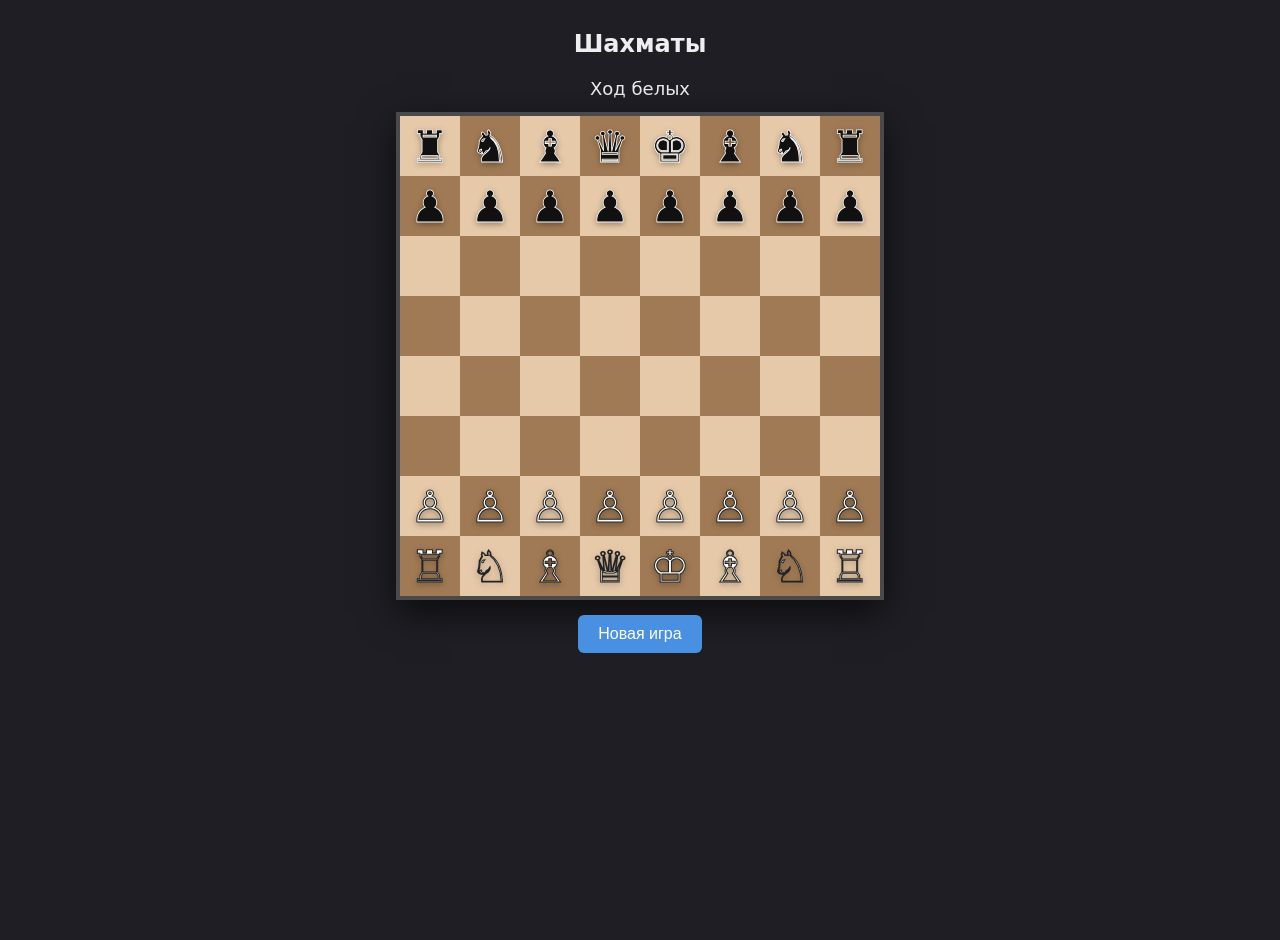
==== chess.html @ 78194163 "шахматы" ====
<!DOCTYPE html>
<html lang="ru">
<head>
  <meta charset="UTF-8">
  <meta name="viewport" content="width=device-width, initial-scale=1.0">
  <title>Шахматы</title>
  <style>
    :root {
      --light-sq: #e6c9a8;
      --dark-sq: #a07a54;
      --highlight: #7b61ff;
      --check: #ff4444;
      --move-dot: rgba(0, 0, 0, 0.25);
      --move-ring: rgba(0, 0, 0, 0.4);
    }
    body {
      font-family: system-ui, -apple-system, sans-serif;
      background: #1e1e24;
      color: #eee;
      display: flex;
      flex-direction: column;
      align-items: center;
      min-height: 100vh;
      margin: 0;
      padding: 20px;
    }
    h1 { margin: 10px 0; font-size: 24px; }
    #status {
      margin: 10px 0;
      font-size: 18px;
      height: 24px;
      font-weight: 500;
    }
    #board {
      display: grid;
      grid-template-columns: repeat(8, 60px);
      grid-template-rows: repeat(8, 60px);
      border: 4px solid #4a4a4a;
      user-select: none;
      box-shadow: 0 12px 35px rgba(0,0,0,0.6);
    }
    .square {
      width: 60px;
      height: 60px;
      display: flex;
      align-items: center;
      justify-content: center;
      font-size: 44px;
      cursor: pointer;
      position: relative;
    }
    .light { background-color: var(--light-sq); }
    .dark { background-color: var(--dark-sq); }
    
    /* Подсветка состояний */
    .selected { box-shadow: inset 0 0 0 4px var(--highlight); z-index: 3; }
    .last-move { background-color: rgba(123, 97, 255, 0.25) !important; }
    .check-highlight { box-shadow: inset 0 0 0 4px var(--check) !important; z-index: 2; }
    
    /* Подсветка допустимых ходов */
    .valid-move { position: relative; }
    .valid-move::after {
      content: '';
      position: absolute;
      width: 18px; height: 18px;
      background: var(--move-dot);
      border-radius: 50%;
      z-index: 1;
      pointer-events: none;
      transition: all 0.15s ease;
    }
    .valid-move.has-piece::after {
      background: transparent;
      border: 4px solid var(--move-ring);
      width: 52px; height: 52px;
    }

    /* Улучшенные цвета фигур */
    .piece { cursor: grab; transition: transform 0.1s; z-index: 2; }
    .piece:active { transform: scale(1.05); }
    .piece.white { 
      color: #ffffff; 
      -webkit-text-stroke: 1px #222222; 
      text-shadow: 0 2px 6px rgba(0,0,0,0.5);
    }
    .piece.black { 
      color: #111111; 
      -webkit-text-stroke: 0.8px #ffffff; 
      text-shadow: 0 2px 6px rgba(0,0,0,0.4);
    }

    button {
      margin-top: 15px;
      padding: 10px 20px;
      font-size: 16px;
      background: #4a90e2;
      color: white;
      border: none;
      border-radius: 6px;
      cursor: pointer;
      transition: background 0.2s;
    }
    button:hover { background: #357abd; }
    .rules { margin-top: 15px; font-size: 13px; color: #888; max-width: 480px; text-align: center; }
  </style>
</head>
<body>

  <h1>Шахматы</h1>
  <div id="status">Ход белых</div>
  <div id="board"></div>
  <button onclick="initGame()">Новая игра</button>
  </div>

<script>
  const pieces = {
    'K': '♔', 'Q': '♕', 'R': '♖', 'B': '♗', 'N': '♘', 'P': '♙',
    'k': '♚', 'q': '♛', 'r': '♜', 'b': '♝', 'n': '♞', 'p': '♟'
  };

  let board = [];
  let turn = 'w';
  let selected = null;
  let lastMove = null;
  let gameOver = false;
  let statusMsg = '';
  let castlingRights = { wK: true, wQ: true, bK: true, bQ: true };
  let enPassantTarget = null;

  function initGame() {
    board = [
      ['r','n','b','q','k','b','n','r'],
      ['p','p','p','p','p','p','p','p'],
      [null,null,null,null,null,null,null,null],
      [null,null,null,null,null,null,null,null],
      [null,null,null,null,null,null,null,null],
      [null,null,null,null,null,null,null,null],
      ['P','P','P','P','P','P','P','P'],
      ['R','N','B','Q','K','B','N','R']
    ];
    turn = 'w'; selected = null; lastMove = null; gameOver = false;
    castlingRights = { wK: true, wQ: true, bK: true, bQ: true };
    enPassantTarget = null;
    renderBoard(); updateStatus();
  }

  function renderBoard() {
    const boardEl = document.getElementById('board');
    boardEl.innerHTML = '';
    const kingPos = findKing(turn);
    const inCheck = kingPos && isSquareAttacked(kingPos.r, kingPos.c, turn === 'w' ? 'b' : 'w');
    let legalMoves = [];
    if (selected && !gameOver) legalMoves = getLegalMoves(selected.r, selected.c);

    for (let r = 0; r < 8; r++) {
      for (let c = 0; c < 8; c++) {
        const sq = document.createElement('div');
        sq.className = `square ${(r + c) % 2 === 0 ? 'light' : 'dark'}`;
        
        if (board[r][c]) {
          sq.textContent = pieces[board[r][c]];
          sq.classList.add('piece');
          sq.classList.add(board[r][c] === board[r][c].toUpperCase() ? 'white' : 'black');
        }
        
        if (selected && selected.r === r && selected.c === c) sq.classList.add('selected');
        if (lastMove && ((lastMove.from.r === r && lastMove.from.c === c) || 
                         (lastMove.to.r === r && lastMove.to.c === c))) {
          sq.classList.add('last-move');
        }
        if (inCheck && kingPos.r === r && kingPos.c === c) sq.classList.add('check-highlight');
        
        const isLegal = legalMoves.some(m => m.r === r && m.c === c);
        if (isLegal) {
          sq.classList.add('valid-move');
          if (board[r][c]) sq.classList.add('has-piece');
        }
        
        sq.onclick = () => handleClick(r, c);
        boardEl.appendChild(sq);
      }
    }
  }

  function handleClick(r, c) {
    if (gameOver) return;
    const piece = board[r][c];

    if (selected) {
      if (selected.r === r && selected.c === c) {
        selected = null; renderBoard(); return;
      }
      if (isLegalMove(selected.r, selected.c, r, c)) {
        makeMove(selected.r, selected.c, r, c);
        selected = null; turn = turn === 'w' ? 'b' : 'w';
        checkGameEnd(); renderBoard();
      } else if (piece && isPieceColor(piece, turn)) {
        selected = {r, c}; renderBoard();
      } else {
        selected = null; renderBoard();
      }
    } else {
      if (piece && isPieceColor(piece, turn)) {
        selected = {r, c}; renderBoard();
      }
    }
  }

  function getLegalMoves(fr, fc) {
    const moves = [];
    for (let tr = 0; tr < 8; tr++) {
      for (let tc = 0; tc < 8; tc++) {
        if (isLegalMove(fr, fc, tr, tc)) moves.push({r: tr, c: tc});
      }
    }
    return moves;
  }

  function isPieceColor(piece, color) {
    return color === 'w' ? piece === piece.toUpperCase() : piece === piece.toLowerCase();
  }

  function inBounds(r, c) { return r >= 0 && r < 8 && c >= 0 && c < 8; }

  function isPathClear(fr, fc, tr, tc) {
    const dr = Math.sign(tr - fr), dc = Math.sign(tc - fc);
    let r = fr + dr, c = fc + dc;
    while (r !== tr || c !== tc) {
      if (board[r][c]) return false;
      r += dr; c += dc;
    }
    return true;
  }

  function isSquareAttacked(r, c, byColor) {
    const dir = byColor === 'w' ? 1 : -1;
    if (inBounds(r - dir, c - 1) && board[r - dir][c - 1] === (byColor === 'w' ? 'P' : 'p')) return true;
    if (inBounds(r - dir, c + 1) && board[r - dir][c + 1] === (byColor === 'w' ? 'P' : 'p')) return true;

    const knightMoves = [[-2,-1],[-2,1],[-1,-2],[-1,2],[1,-2],[1,2],[2,-1],[2,1]];
    for (const [dr, dc] of knightMoves) {
      const nr = r + dr, nc = c + dc;
      if (inBounds(nr, nc) && board[nr][nc]?.toLowerCase() === 'n' && isPieceColor(board[nr][nc], byColor)) return true;
    }
    for (let dr = -1; dr <= 1; dr++) for (let dc = -1; dc <= 1; dc++) {
      if (dr === 0 && dc === 0) continue;
      const nr = r + dr, nc = c + dc;
      if (inBounds(nr, nc) && board[nr][nc]?.toLowerCase() === 'k' && isPieceColor(board[nr][nc], byColor)) return true;
    }
    const bishopDirs = [[-1,-1],[-1,1],[1,-1],[1,1]];
    for (const [dr, dc] of bishopDirs) {
      let nr = r + dr, nc = c + dc;
      while (inBounds(nr, nc)) {
        const p = board[nr][nc];
        if (p) { if (isPieceColor(p, byColor) && (p.toLowerCase() === 'b' || p.toLowerCase() === 'q')) return true; break; }
        nr += dr; nc += dc;
      }
    }
    const rookDirs = [[-1,0],[1,0],[0,-1],[0,1]];
    for (const [dr, dc] of rookDirs) {
      let nr = r + dr, nc = c + dc;
      while (inBounds(nr, nc)) {
        const p = board[nr][nc];
        if (p) { if (isPieceColor(p, byColor) && (p.toLowerCase() === 'r' || p.toLowerCase() === 'q')) return true; break; }
        nr += dr; nc += dc;
      }
    }
    return false;
  }

  function findKing(color) {
    const k = color === 'w' ? 'K' : 'k';
    for (let r = 0; r < 8; r++) for (let c = 0; c < 8; c++) if (board[r][c] === k) return {r, c};
    return null;
  }

  function isPseudoLegal(fr, fc, tr, tc) {
    const piece = board[fr][fc];
    if (!piece) return false;
    const type = piece.toLowerCase();
    const dr = tr - fr, dc = tc - fc;
    const target = board[tr][tc];
    if (target && isPieceColor(target, turn)) return false;

    switch(type) {
      case 'p': {
        const dir = turn === 'w' ? -1 : 1;
        const startRow = turn === 'w' ? 6 : 1;
        if (dc === 0 && dr === dir && !target) return true;
        if (dc === 0 && dr === dir * 2 && fr === startRow && !target && !board[fr + dir][fc]) return true;
        if (Math.abs(dc) === 1 && dr === dir && target && !isPieceColor(target, turn)) return true;
        if (Math.abs(dc) === 1 && dr === dir && !target && enPassantTarget && enPassantTarget.r === tr && enPassantTarget.c === tc) return true;
        return false;
      }
      case 'r': return (dr === 0 || dc === 0) && isPathClear(fr, fc, tr, tc);
      case 'b': return Math.abs(dr) === Math.abs(dc) && isPathClear(fr, fc, tr, tc);
      case 'q': return ((dr === 0 || dc === 0) || Math.abs(dr) === Math.abs(dc)) && isPathClear(fr, fc, tr, tc);
      case 'n': return (Math.abs(dr) === 2 && Math.abs(dc) === 1) || (Math.abs(dr) === 1 && Math.abs(dc) === 2);
      case 'k': {
        if (Math.abs(dr) <= 1 && Math.abs(dc) <= 1) return true;
        if (dr === 0 && Math.abs(dc) === 2) {
          const side = dc > 0 ? 'K' : 'Q';
          const right = turn === 'w' ? `w${side}` : `b${side}`;
          if (!castlingRights[right]) return false;
          if (isSquareAttacked(fr, fc, turn === 'w' ? 'b' : 'w')) return false;
          const step = dc > 0 ? 1 : -1;
          for (let i = 1; i <= 2; i++) {
            if (board[fr][fc + step * i]) return false;
            if (i < 2 && isSquareAttacked(fr, fc + step * i, turn === 'w' ? 'b' : 'w')) return false;
          }
          return true;
        }
        return false;
      }
      default: return false;
    }
  }

  function isLegalMove(fr, fc, tr, tc) {
    if (!isPseudoLegal(fr, fc, tr, tc)) return false;
    const piece = board[fr][fc];
    const captured = board[tr][tc];
    let enPassantCaptured = null;

    board[tr][tc] = piece; board[fr][fc] = null;
    if (piece.toLowerCase() === 'p' && tc !== fc && !captured) {
      enPassantCaptured = board[fr][tc]; board[fr][tc] = null;
    }
    if (piece.toLowerCase() === 'k' && Math.abs(tc - fc) === 2) {
      const rookFromC = tc > fc ? 7 : 0, rookToC = tc > fc ? 5 : 3;
      board[tr][rookToC] = board[tr][rookFromC]; board[tr][rookFromC] = null;
    }

    const kingPos = findKing(turn);
    const inCheck = isSquareAttacked(kingPos.r, kingPos.c, turn === 'w' ? 'b' : 'w');

    board[fr][fc] = piece; board[tr][tc] = captured;
    if (enPassantCaptured) board[fr][tc] = enPassantCaptured;
    if (piece.toLowerCase() === 'k' && Math.abs(tc - fc) === 2) {
      const rookFromC = tc > fc ? 7 : 0, rookToC = tc > fc ? 5 : 3;
      board[tr][rookFromC] = board[tr][rookToC]; board[tr][rookToC] = null;
    }
    return !inCheck;
  }

  function makeMove(fr, fc, tr, tc) {
    const piece = board[fr][fc], type = piece.toLowerCase(), captured = board[tr][tc];
    if (type === 'p' && tc !== fc && !captured) board[fr][tc] = null;
    board[tr][tc] = piece; board[fr][fc] = null;

    if (type === 'k' && Math.abs(tc - fc) === 2) {
      const rookFromC = tc > fc ? 7 : 0, rookToC = tc > fc ? 5 : 3;
      board[tr][rookToC] = board[tr][rookFromC]; board[tr][rookFromC] = null;
    }
    if (type === 'p' && (tr === 0 || tr === 7)) board[tr][tc] = turn === 'w' ? 'Q' : 'q';

    if (type === 'k') { castlingRights[turn+'K'] = false; castlingRights[turn+'Q'] = false; }
    if (type === 'r') {
      if (fr === 7 && fc === 0) castlingRights.wQ = false;
      if (fr === 7 && fc === 7) castlingRights.wK = false;
      if (fr === 0 && fc === 0) castlingRights.bQ = false;
      if (fr === 0 && fc === 7) castlingRights.bK = false;
    }
    if (captured === 'R' && tr === 7 && tc === 0) castlingRights.wQ = false;
    if (captured === 'R' && tr === 7 && tc === 7) castlingRights.wK = false;
    if (captured === 'r' && tr === 0 && tc === 0) castlingRights.bQ = false;
    if (captured === 'r' && tr === 0 && tc === 7) castlingRights.bK = false;

    enPassantTarget = null;
    if (type === 'p' && Math.abs(tr - fr) === 2) enPassantTarget = { r: (fr + tr) / 2, c: fc };
    lastMove = { from: {r: fr, c: fc}, to: {r: tr, c: tc} };
  }

  function hasAnyLegalMoves() {
    for (let r=0; r<8; r++) for (let c=0; c<8; c++) {
      if (board[r][c] && isPieceColor(board[r][c], turn)) {
        for (let tr=0; tr<8; tr++) for (let tc=0; tc<8; tc++) {
          if (isLegalMove(r, c, tr, tc)) return true;
        }
      }
    }
    return false;
  }

  function checkGameEnd() {
    const kingPos = findKing(turn);
    const inCheck = isSquareAttacked(kingPos.r, kingPos.c, turn === 'w' ? 'b' : 'w');
    if (!hasAnyLegalMoves()) {
      gameOver = true;
      statusMsg = inCheck ? `Мат! Победа ${turn === 'w' ? 'черных' : 'белых'}` : 'Пат (ничья)';
    } else if (inCheck) {
      statusMsg = `Шах! Ход ${turn === 'w' ? 'белых' : 'черных'}`;
    } else {
      statusMsg = `Ход ${turn === 'w' ? 'белых' : 'черных'}`;
    }
    document.getElementById('status').textContent = statusMsg;
  }

  function updateStatus() {
    statusMsg = `Ход ${turn === 'w' ? 'белых' : 'черных'}`;
    document.getElementById('status').textContent = statusMsg;
  }

  initGame();
</script>

</body>
</html>
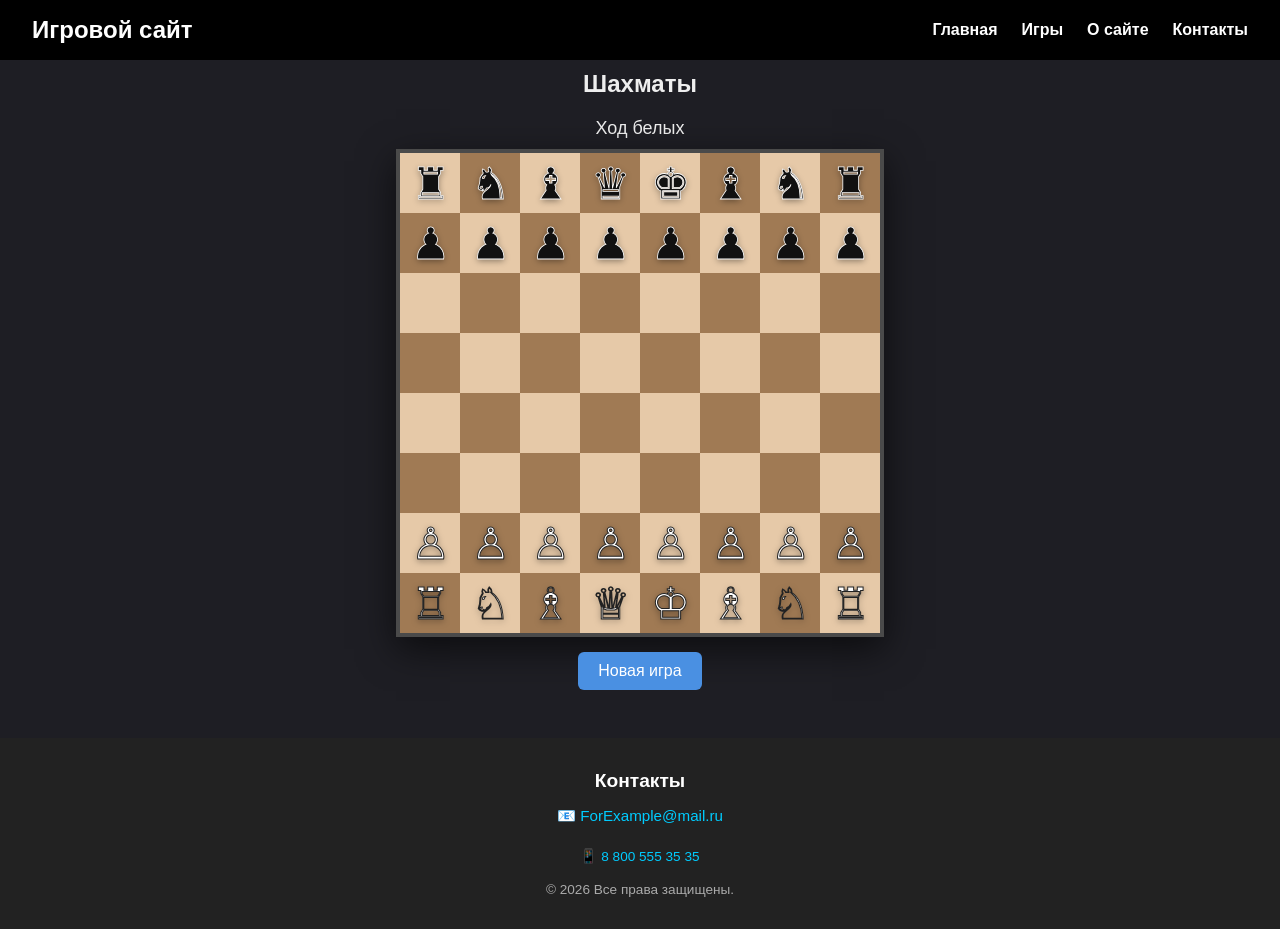
==== commit 8da4d260: "Интегрирование шахмат" ====
--- a/chess.html
+++ b/chess.html
@@ -1,408 +1,40 @@
-<!DOCTYPE html>
-<html lang="ru">
-<head>
-  <meta charset="UTF-8">
-  <meta name="viewport" content="width=device-width, initial-scale=1.0">
-  <title>Шахматы</title>
-  <style>
-    :root {
-      --light-sq: #e6c9a8;
-      --dark-sq: #a07a54;
-      --highlight: #7b61ff;
-      --check: #ff4444;
-      --move-dot: rgba(0, 0, 0, 0.25);
-      --move-ring: rgba(0, 0, 0, 0.4);
-    }
-    body {
-      font-family: system-ui, -apple-system, sans-serif;
-      background: #1e1e24;
-      color: #eee;
-      display: flex;
-      flex-direction: column;
-      align-items: center;
-      min-height: 100vh;
-      margin: 0;
-      padding: 20px;
-    }
-    h1 { margin: 10px 0; font-size: 24px; }
-    #status {
-      margin: 10px 0;
-      font-size: 18px;
-      height: 24px;
-      font-weight: 500;
-    }
-    #board {
-      display: grid;
-      grid-template-columns: repeat(8, 60px);
-      grid-template-rows: repeat(8, 60px);
-      border: 4px solid #4a4a4a;
-      user-select: none;
-      box-shadow: 0 12px 35px rgba(0,0,0,0.6);
-    }
-    .square {
-      width: 60px;
-      height: 60px;
-      display: flex;
-      align-items: center;
-      justify-content: center;
-      font-size: 44px;
-      cursor: pointer;
-      position: relative;
-    }
-    .light { background-color: var(--light-sq); }
-    .dark { background-color: var(--dark-sq); }
-    
-    /* Подсветка состояний */
-    .selected { box-shadow: inset 0 0 0 4px var(--highlight); z-index: 3; }
-    .last-move { background-color: rgba(123, 97, 255, 0.25) !important; }
-    .check-highlight { box-shadow: inset 0 0 0 4px var(--check) !important; z-index: 2; }
-    
-    /* Подсветка допустимых ходов */
-    .valid-move { position: relative; }
-    .valid-move::after {
-      content: '';
-      position: absolute;
-      width: 18px; height: 18px;
-      background: var(--move-dot);
-      border-radius: 50%;
-      z-index: 1;
-      pointer-events: none;
-      transition: all 0.15s ease;
-    }
-    .valid-move.has-piece::after {
-      background: transparent;
-      border: 4px solid var(--move-ring);
-      width: 52px; height: 52px;
-    }
-
-    /* Улучшенные цвета фигур */
-    .piece { cursor: grab; transition: transform 0.1s; z-index: 2; }
-    .piece:active { transform: scale(1.05); }
-    .piece.white { 
-      color: #ffffff; 
-      -webkit-text-stroke: 1px #222222; 
-      text-shadow: 0 2px 6px rgba(0,0,0,0.5);
-    }
-    .piece.black { 
-      color: #111111; 
-      -webkit-text-stroke: 0.8px #ffffff; 
-      text-shadow: 0 2px 6px rgba(0,0,0,0.4);
-    }
-
-    button {
-      margin-top: 15px;
-      padding: 10px 20px;
-      font-size: 16px;
-      background: #4a90e2;
-      color: white;
-      border: none;
-      border-radius: 6px;
-      cursor: pointer;
-      transition: background 0.2s;
-    }
-    button:hover { background: #357abd; }
-    .rules { margin-top: 15px; font-size: 13px; color: #888; max-width: 480px; text-align: center; }
-  </style>
-</head>
-<body>
-
-  <h1>Шахматы</h1>
-  <div id="status">Ход белых</div>
-  <div id="board"></div>
-  <button onclick="initGame()">Новая игра</button>
-  </div>
-
-<script>
-  const pieces = {
-    'K': '♔', 'Q': '♕', 'R': '♖', 'B': '♗', 'N': '♘', 'P': '♙',
-    'k': '♚', 'q': '♛', 'r': '♜', 'b': '♝', 'n': '♞', 'p': '♟'
-  };
-
-  let board = [];
-  let turn = 'w';
-  let selected = null;
-  let lastMove = null;
-  let gameOver = false;
-  let statusMsg = '';
-  let castlingRights = { wK: true, wQ: true, bK: true, bQ: true };
-  let enPassantTarget = null;
-
-  function initGame() {
-    board = [
-      ['r','n','b','q','k','b','n','r'],
-      ['p','p','p','p','p','p','p','p'],
-      [null,null,null,null,null,null,null,null],
-      [null,null,null,null,null,null,null,null],
-      [null,null,null,null,null,null,null,null],
-      [null,null,null,null,null,null,null,null],
-      ['P','P','P','P','P','P','P','P'],
-      ['R','N','B','Q','K','B','N','R']
-    ];
-    turn = 'w'; selected = null; lastMove = null; gameOver = false;
-    castlingRights = { wK: true, wQ: true, bK: true, bQ: true };
-    enPassantTarget = null;
-    renderBoard(); updateStatus();
-  }
-
-  function renderBoard() {
-    const boardEl = document.getElementById('board');
-    boardEl.innerHTML = '';
-    const kingPos = findKing(turn);
-    const inCheck = kingPos && isSquareAttacked(kingPos.r, kingPos.c, turn === 'w' ? 'b' : 'w');
-    let legalMoves = [];
-    if (selected && !gameOver) legalMoves = getLegalMoves(selected.r, selected.c);
-
-    for (let r = 0; r < 8; r++) {
-      for (let c = 0; c < 8; c++) {
-        const sq = document.createElement('div');
-        sq.className = `square ${(r + c) % 2 === 0 ? 'light' : 'dark'}`;
-        
-        if (board[r][c]) {
-          sq.textContent = pieces[board[r][c]];
-          sq.classList.add('piece');
-          sq.classList.add(board[r][c] === board[r][c].toUpperCase() ? 'white' : 'black');
-        }
-        
-        if (selected && selected.r === r && selected.c === c) sq.classList.add('selected');
-        if (lastMove && ((lastMove.from.r === r && lastMove.from.c === c) || 
-                         (lastMove.to.r === r && lastMove.to.c === c))) {
-          sq.classList.add('last-move');
-        }
-        if (inCheck && kingPos.r === r && kingPos.c === c) sq.classList.add('check-highlight');
-        
-        const isLegal = legalMoves.some(m => m.r === r && m.c === c);
-        if (isLegal) {
-          sq.classList.add('valid-move');
-          if (board[r][c]) sq.classList.add('has-piece');
-        }
-        
-        sq.onclick = () => handleClick(r, c);
-        boardEl.appendChild(sq);
-      }
-    }
-  }
-
-  function handleClick(r, c) {
-    if (gameOver) return;
-    const piece = board[r][c];
-
-    if (selected) {
-      if (selected.r === r && selected.c === c) {
-        selected = null; renderBoard(); return;
-      }
-      if (isLegalMove(selected.r, selected.c, r, c)) {
-        makeMove(selected.r, selected.c, r, c);
-        selected = null; turn = turn === 'w' ? 'b' : 'w';
-        checkGameEnd(); renderBoard();
-      } else if (piece && isPieceColor(piece, turn)) {
-        selected = {r, c}; renderBoard();
-      } else {
-        selected = null; renderBoard();
-      }
-    } else {
-      if (piece && isPieceColor(piece, turn)) {
-        selected = {r, c}; renderBoard();
-      }
-    }
-  }
-
-  function getLegalMoves(fr, fc) {
-    const moves = [];
-    for (let tr = 0; tr < 8; tr++) {
-      for (let tc = 0; tc < 8; tc++) {
-        if (isLegalMove(fr, fc, tr, tc)) moves.push({r: tr, c: tc});
-      }
-    }
-    return moves;
-  }
-
-  function isPieceColor(piece, color) {
-    return color === 'w' ? piece === piece.toUpperCase() : piece === piece.toLowerCase();
-  }
-
-  function inBounds(r, c) { return r >= 0 && r < 8 && c >= 0 && c < 8; }
-
-  function isPathClear(fr, fc, tr, tc) {
-    const dr = Math.sign(tr - fr), dc = Math.sign(tc - fc);
-    let r = fr + dr, c = fc + dc;
-    while (r !== tr || c !== tc) {
-      if (board[r][c]) return false;
-      r += dr; c += dc;
-    }
-    return true;
-  }
-
-  function isSquareAttacked(r, c, byColor) {
-    const dir = byColor === 'w' ? 1 : -1;
-    if (inBounds(r - dir, c - 1) && board[r - dir][c - 1] === (byColor === 'w' ? 'P' : 'p')) return true;
-    if (inBounds(r - dir, c + 1) && board[r - dir][c + 1] === (byColor === 'w' ? 'P' : 'p')) return true;
-
-    const knightMoves = [[-2,-1],[-2,1],[-1,-2],[-1,2],[1,-2],[1,2],[2,-1],[2,1]];
-    for (const [dr, dc] of knightMoves) {
-      const nr = r + dr, nc = c + dc;
-      if (inBounds(nr, nc) && board[nr][nc]?.toLowerCase() === 'n' && isPieceColor(board[nr][nc], byColor)) return true;
-    }
-    for (let dr = -1; dr <= 1; dr++) for (let dc = -1; dc <= 1; dc++) {
-      if (dr === 0 && dc === 0) continue;
-      const nr = r + dr, nc = c + dc;
-      if (inBounds(nr, nc) && board[nr][nc]?.toLowerCase() === 'k' && isPieceColor(board[nr][nc], byColor)) return true;
-    }
-    const bishopDirs = [[-1,-1],[-1,1],[1,-1],[1,1]];
-    for (const [dr, dc] of bishopDirs) {
-      let nr = r + dr, nc = c + dc;
-      while (inBounds(nr, nc)) {
-        const p = board[nr][nc];
-        if (p) { if (isPieceColor(p, byColor) && (p.toLowerCase() === 'b' || p.toLowerCase() === 'q')) return true; break; }
-        nr += dr; nc += dc;
-      }
-    }
-    const rookDirs = [[-1,0],[1,0],[0,-1],[0,1]];
-    for (const [dr, dc] of rookDirs) {
-      let nr = r + dr, nc = c + dc;
-      while (inBounds(nr, nc)) {
-        const p = board[nr][nc];
-        if (p) { if (isPieceColor(p, byColor) && (p.toLowerCase() === 'r' || p.toLowerCase() === 'q')) return true; break; }
-        nr += dr; nc += dc;
-      }
-    }
-    return false;
-  }
-
-  function findKing(color) {
-    const k = color === 'w' ? 'K' : 'k';
-    for (let r = 0; r < 8; r++) for (let c = 0; c < 8; c++) if (board[r][c] === k) return {r, c};
-    return null;
-  }
-
-  function isPseudoLegal(fr, fc, tr, tc) {
-    const piece = board[fr][fc];
-    if (!piece) return false;
-    const type = piece.toLowerCase();
-    const dr = tr - fr, dc = tc - fc;
-    const target = board[tr][tc];
-    if (target && isPieceColor(target, turn)) return false;
-
-    switch(type) {
-      case 'p': {
-        const dir = turn === 'w' ? -1 : 1;
-        const startRow = turn === 'w' ? 6 : 1;
-        if (dc === 0 && dr === dir && !target) return true;
-        if (dc === 0 && dr === dir * 2 && fr === startRow && !target && !board[fr + dir][fc]) return true;
-        if (Math.abs(dc) === 1 && dr === dir && target && !isPieceColor(target, turn)) return true;
-        if (Math.abs(dc) === 1 && dr === dir && !target && enPassantTarget && enPassantTarget.r === tr && enPassantTarget.c === tc) return true;
-        return false;
-      }
-      case 'r': return (dr === 0 || dc === 0) && isPathClear(fr, fc, tr, tc);
-      case 'b': return Math.abs(dr) === Math.abs(dc) && isPathClear(fr, fc, tr, tc);
-      case 'q': return ((dr === 0 || dc === 0) || Math.abs(dr) === Math.abs(dc)) && isPathClear(fr, fc, tr, tc);
-      case 'n': return (Math.abs(dr) === 2 && Math.abs(dc) === 1) || (Math.abs(dr) === 1 && Math.abs(dc) === 2);
-      case 'k': {
-        if (Math.abs(dr) <= 1 && Math.abs(dc) <= 1) return true;
-        if (dr === 0 && Math.abs(dc) === 2) {
-          const side = dc > 0 ? 'K' : 'Q';
-          const right = turn === 'w' ? `w${side}` : `b${side}`;
-          if (!castlingRights[right]) return false;
-          if (isSquareAttacked(fr, fc, turn === 'w' ? 'b' : 'w')) return false;
-          const step = dc > 0 ? 1 : -1;
-          for (let i = 1; i <= 2; i++) {
-            if (board[fr][fc + step * i]) return false;
-            if (i < 2 && isSquareAttacked(fr, fc + step * i, turn === 'w' ? 'b' : 'w')) return false;
-          }
-          return true;
-        }
-        return false;
-      }
-      default: return false;
-    }
-  }
-
-  function isLegalMove(fr, fc, tr, tc) {
-    if (!isPseudoLegal(fr, fc, tr, tc)) return false;
-    const piece = board[fr][fc];
-    const captured = board[tr][tc];
-    let enPassantCaptured = null;
-
-    board[tr][tc] = piece; board[fr][fc] = null;
-    if (piece.toLowerCase() === 'p' && tc !== fc && !captured) {
-      enPassantCaptured = board[fr][tc]; board[fr][tc] = null;
-    }
-    if (piece.toLowerCase() === 'k' && Math.abs(tc - fc) === 2) {
-      const rookFromC = tc > fc ? 7 : 0, rookToC = tc > fc ? 5 : 3;
-      board[tr][rookToC] = board[tr][rookFromC]; board[tr][rookFromC] = null;
-    }
-
-    const kingPos = findKing(turn);
-    const inCheck = isSquareAttacked(kingPos.r, kingPos.c, turn === 'w' ? 'b' : 'w');
-
-    board[fr][fc] = piece; board[tr][tc] = captured;
-    if (enPassantCaptured) board[fr][tc] = enPassantCaptured;
-    if (piece.toLowerCase() === 'k' && Math.abs(tc - fc) === 2) {
-      const rookFromC = tc > fc ? 7 : 0, rookToC = tc > fc ? 5 : 3;
-      board[tr][rookFromC] = board[tr][rookToC]; board[tr][rookToC] = null;
-    }
-    return !inCheck;
-  }
-
-  function makeMove(fr, fc, tr, tc) {
-    const piece = board[fr][fc], type = piece.toLowerCase(), captured = board[tr][tc];
-    if (type === 'p' && tc !== fc && !captured) board[fr][tc] = null;
-    board[tr][tc] = piece; board[fr][fc] = null;
-
-    if (type === 'k' && Math.abs(tc - fc) === 2) {
-      const rookFromC = tc > fc ? 7 : 0, rookToC = tc > fc ? 5 : 3;
-      board[tr][rookToC] = board[tr][rookFromC]; board[tr][rookFromC] = null;
-    }
-    if (type === 'p' && (tr === 0 || tr === 7)) board[tr][tc] = turn === 'w' ? 'Q' : 'q';
-
-    if (type === 'k') { castlingRights[turn+'K'] = false; castlingRights[turn+'Q'] = false; }
-    if (type === 'r') {
-      if (fr === 7 && fc === 0) castlingRights.wQ = false;
-      if (fr === 7 && fc === 7) castlingRights.wK = false;
-      if (fr === 0 && fc === 0) castlingRights.bQ = false;
-      if (fr === 0 && fc === 7) castlingRights.bK = false;
-    }
-    if (captured === 'R' && tr === 7 && tc === 0) castlingRights.wQ = false;
-    if (captured === 'R' && tr === 7 && tc === 7) castlingRights.wK = false;
-    if (captured === 'r' && tr === 0 && tc === 0) castlingRights.bQ = false;
-    if (captured === 'r' && tr === 0 && tc === 7) castlingRights.bK = false;
-
-    enPassantTarget = null;
-    if (type === 'p' && Math.abs(tr - fr) === 2) enPassantTarget = { r: (fr + tr) / 2, c: fc };
-    lastMove = { from: {r: fr, c: fc}, to: {r: tr, c: tc} };
-  }
-
-  function hasAnyLegalMoves() {
-    for (let r=0; r<8; r++) for (let c=0; c<8; c++) {
-      if (board[r][c] && isPieceColor(board[r][c], turn)) {
-        for (let tr=0; tr<8; tr++) for (let tc=0; tc<8; tc++) {
-          if (isLegalMove(r, c, tr, tc)) return true;
-        }
-      }
-    }
-    return false;
-  }
-
-  function checkGameEnd() {
-    const kingPos = findKing(turn);
-    const inCheck = isSquareAttacked(kingPos.r, kingPos.c, turn === 'w' ? 'b' : 'w');
-    if (!hasAnyLegalMoves()) {
-      gameOver = true;
-      statusMsg = inCheck ? `Мат! Победа ${turn === 'w' ? 'черных' : 'белых'}` : 'Пат (ничья)';
-    } else if (inCheck) {
-      statusMsg = `Шах! Ход ${turn === 'w' ? 'белых' : 'черных'}`;
-    } else {
-      statusMsg = `Ход ${turn === 'w' ? 'белых' : 'черных'}`;
-    }
-    document.getElementById('status').textContent = statusMsg;
-  }
-
-  function updateStatus() {
-    statusMsg = `Ход ${turn === 'w' ? 'белых' : 'черных'}`;
-    document.getElementById('status').textContent = statusMsg;
-  }
-
-  initGame();
-</script>
-
-</body>
+<!DOCTYPE html>
+<html lang="ru">
+<head>
+  <meta charset="UTF-8">
+  <meta name="viewport" content="width=device-width, initial-scale=1.0">
+  <link rel="stylesheet" href="style_to_chess.css" />
+  <title>Шахматы</title>
+</head>
+<body>
+  <header>
+    <h1>Игровой сайт</h1>
+    <nav>
+      <ul>
+        <li><a href="index.html">Главная</a></li>
+        <li><a href="Title.html">Игры</a></li>
+        <li><a href="about.html">О сайте</a></li>
+        <li><a href="#my-contacts">Контакты</a></li>
+      </ul>
+    </nav>
+  </header>
+
+  <h1>Шахматы</h1>
+  <div id="status">Ход белых</div>
+  <div id="board"></div>
+  <button onclick="initGame()">Новая игра</button>
+  </div>
+
+  <script src="chess.js"></script>
+
+  <footer>
+    <div id="my-contacts" class="contacts-flex">
+      <h3>Контакты</h3>
+      <p>📧 <a href="mailto:makarow2018@inbox.ru">ForExample@mail.ru</a></p>
+      <p>📱 <a href="tel:">8 800 555 35 35</a></p>
+    </div>
+    <p>&copy; 2026 Все права защищены.</p>
+  </footer>
+
+</body>
 </html>
--- a/style_to_chess.css
+++ b/style_to_chess.css
@@ -0,0 +1,247 @@
+    :root {
+      --light-sq: #e6c9a8;
+      --dark-sq: #a07a54;
+      --highlight: #7b61ff;
+      --check: #ff4444;
+      --move-dot: rgba(0, 0, 0, 0.25);
+      --move-ring: rgba(0, 0, 0, 0.4);
+    }
+    body {
+      font-family: system-ui, -apple-system, sans-serif;
+      background: #1e1e24;
+      color: #eee;
+      display: flex;
+      flex-direction: column;
+      align-items: center;
+      min-height: 100vh;
+
+    }
+    h1 { margin: 10px 0; font-size: 24px; }
+    #status {
+      margin: 10px 0;
+      font-size: 18px;
+      height: 24px;
+      font-weight: 500;
+    }
+    #board {
+      display: grid;
+      grid-template-columns: repeat(8, 60px);
+      grid-template-rows: repeat(8, 60px);
+      border: 4px solid #4a4a4a;
+      user-select: none;
+      box-shadow: 0 12px 35px rgba(0,0,0,0.6);
+    }
+    .square {
+      width: 60px;
+      height: 60px;
+      display: flex;
+      align-items: center;
+      justify-content: center;
+      font-size: 44px;
+      cursor: pointer;
+      position: relative;
+    }
+    .light { background-color: var(--light-sq); }
+    .dark { background-color: var(--dark-sq); }
+    
+    /* Подсветка состояний */
+    .selected { box-shadow: inset 0 0 0 4px var(--highlight); z-index: 3; }
+    .last-move { background-color: rgba(123, 97, 255, 0.25) !important; }
+    .check-highlight { box-shadow: inset 0 0 0 4px var(--check) !important; z-index: 2; }
+    
+    /* Подсветка допустимых ходов */
+    .valid-move { position: relative; }
+    .valid-move::after {
+      content: '';
+      position: absolute;
+      width: 18px; height: 18px;
+      background: var(--move-dot);
+      border-radius: 50%;
+      z-index: 1;
+      pointer-events: none;
+      transition: all 0.15s ease;
+    }
+    .valid-move.has-piece::after {
+      background: transparent;
+      border: 4px solid var(--move-ring);
+      width: 52px; height: 52px;
+    }
+
+    /* Улучшенные цвета фигур */
+    .piece { cursor: grab; transition: transform 0.1s; z-index: 2; }
+    .piece:active { transform: scale(1.05); }
+    .piece.white { 
+      color: #ffffff; 
+      -webkit-text-stroke: 1px #222222; 
+      text-shadow: 0 2px 6px rgba(0,0,0,0.5);
+    }
+    .piece.black { 
+      color: #111111; 
+      -webkit-text-stroke: 0.8px #ffffff; 
+      text-shadow: 0 2px 6px rgba(0,0,0,0.4);
+    }
+
+    button {
+      margin-top: 15px;
+      padding: 10px 20px;
+      font-size: 16px;
+      background: #4a90e2;
+      color: white;
+      border: none;
+      border-radius: 6px;
+      cursor: pointer;
+      transition: background 0.2s;
+    }
+    button:hover { background: #357abd; }
+    .rules { margin-top: 15px; font-size: 13px; color: #888; max-width: 480px; text-align: center; }
+
+    * {
+        margin: 0;
+        padding: 0;
+        box-sizing: border-box;
+    }
+
+    html, body {
+        height: 100%;
+    }
+
+    body {
+        font-family: Arial, sans-serif;
+        background: #1e1e24;
+        min-height: 100vh;
+        display: flex;
+        flex-direction: column;
+    }
+
+    header {
+        background-color: #000;
+        color: #fff;
+        padding: 1rem 2rem;
+        display: flex;
+        justify-content: space-between;
+        align-items: center;
+        flex-wrap: wrap;
+        width: 100%;
+        left: 0;
+        right: 0;
+    }
+
+    header h1 {
+        margin: 0;
+    }
+
+    nav ul {
+        list-style: none;
+        display: flex;
+        gap: 1.5rem;
+    }
+
+    nav a {
+        color: #fff;
+        text-decoration: none;
+        font-weight: bold;
+    }
+
+    nav a:hover {
+        text-decoration: underline;
+    }
+
+    .hero {
+        background: linear-gradient(to right, #ff0000, #0000ff);
+        color: #fff;
+        padding: 3rem 1rem;
+        text-align: center;
+        position: relative;
+    }
+
+    .hero h2 {
+        font-size: 2.5rem;
+        margin-bottom: 1rem;
+        text-shadow: 2px 2px 4px rgba(0, 0, 0, 0.5);
+    }
+
+    footer {
+        background-color: #222;
+        color: #ccc;
+        padding: 2rem 1rem;
+        margin-top: 3rem;
+        width: 100%;
+        left: 0;
+        right: 0;
+    }
+        
+    #my-contacts {
+        margin-bottom: 1rem;
+    }
+
+    #my-contacts h3 {
+        margin-bottom: 0.5rem;
+        font-size: 1.2rem;
+        color: #fff;
+        text-align: center;
+    }
+
+    .contacts-flex {
+        display: flex;
+        flex-direction: column;
+        gap: 0.3rem;
+        font-size: 0.95rem;
+        text-align: center;
+    }
+
+    .contacts-flex p {
+        margin: 0;
+        line-height: 1.4;
+        text-align: center;
+    }
+
+    .contacts-flex a {
+        color: #00ccff;
+        text-decoration: none;
+        text-align: center;
+    }
+
+    .contacts-flex a:hover {
+        text-decoration: underline;
+        text-align: center;
+    }
+
+    footer p:last-of-type {
+        margin-top: 1rem;
+        text-align: center;
+        font-size: 0.85rem;
+        color: #aaa;
+    }
+
+    .game-footer {
+        padding: 1.5rem;
+        display: flex;
+        flex-direction: column;
+        justify-content: center; 
+        align-items: center;     
+        text-align: center;
+        background-color: #f9f9f9; 
+        min-height: 100px;       
+    }
+
+    .game-footer h3 {
+        margin-bottom: 1rem;
+        font-size: 1.2rem;
+        color: #333;
+    }
+
+    .game-footer a {
+        display: inline-block;
+        padding: 0.6rem 1.5rem;
+        background-color: #0070f3;
+        color: white;
+        text-decoration: none;
+        border-radius: 6px;
+        font-weight: bold;
+        transition: background-color 0.2s ease;
+    }
+
+    .game-footer a:hover {
+        background-color: #0056cc;
+        text-decoration: none;
+    }
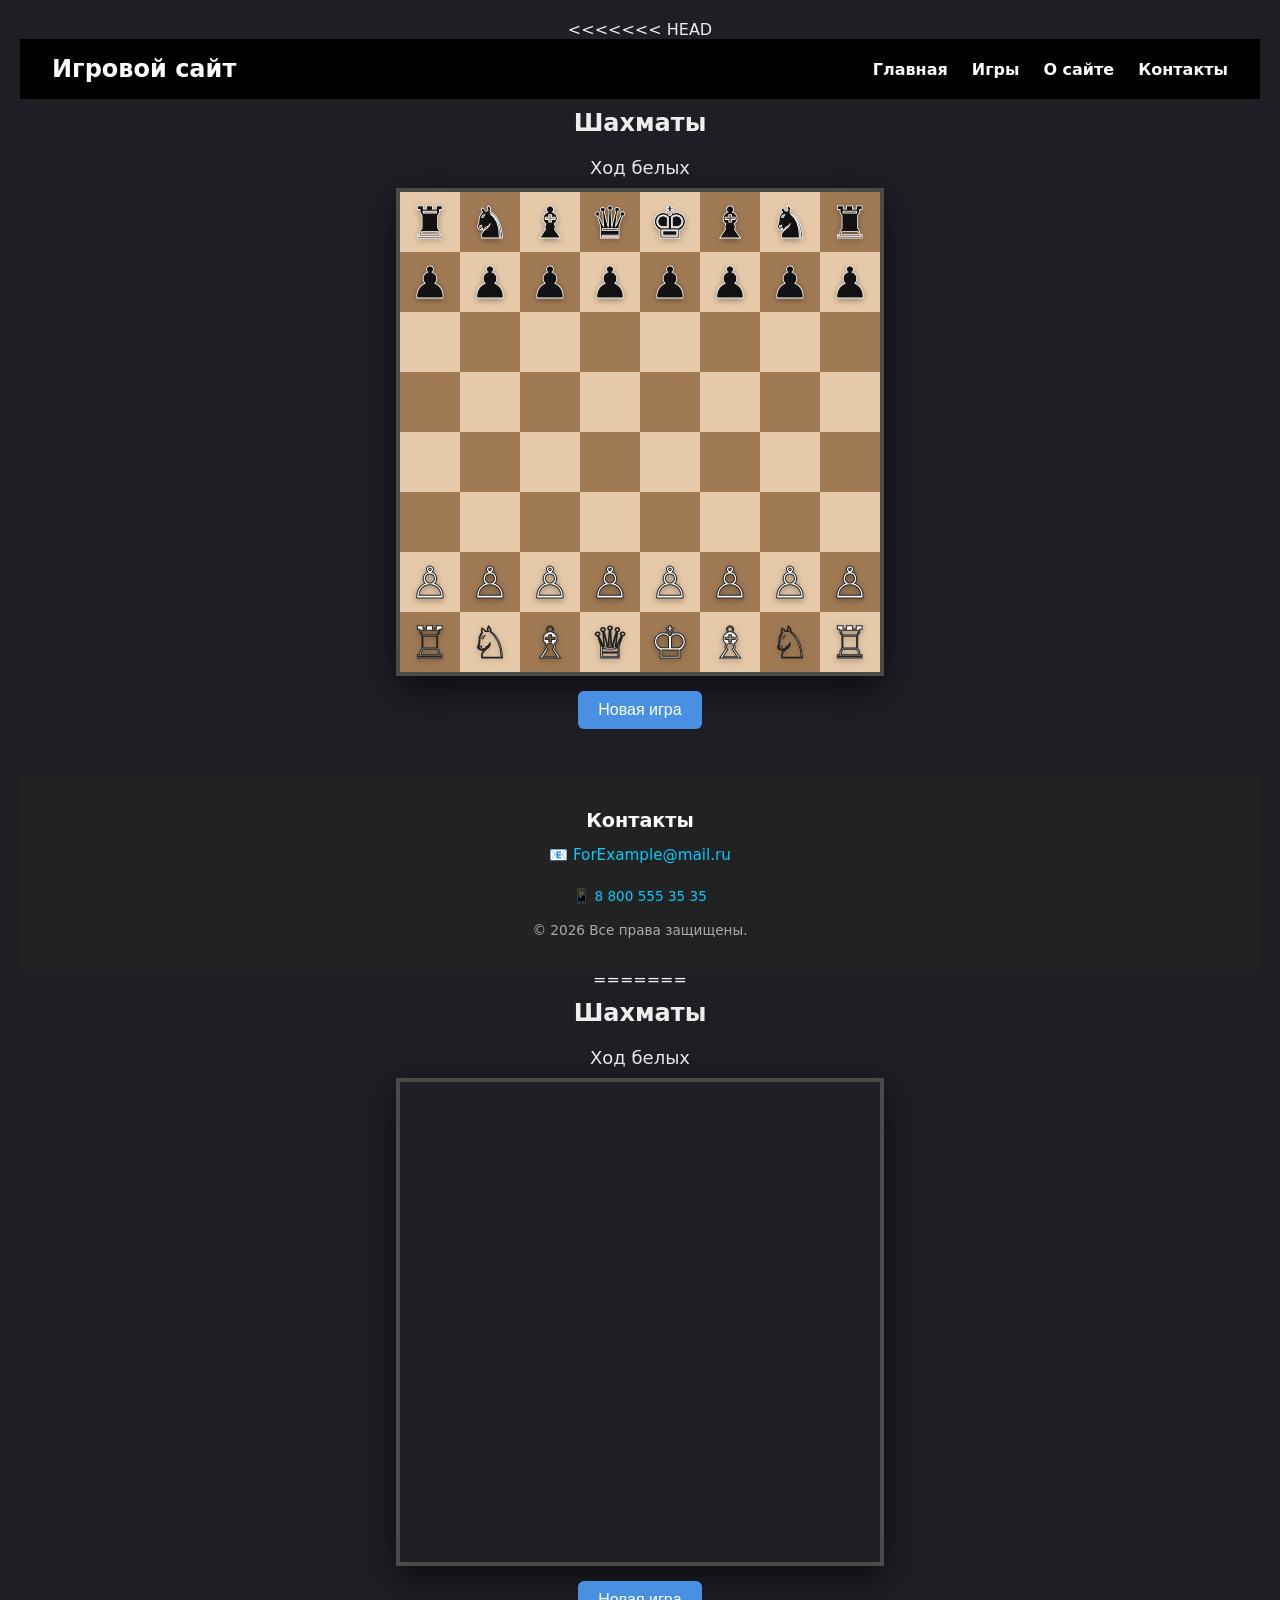
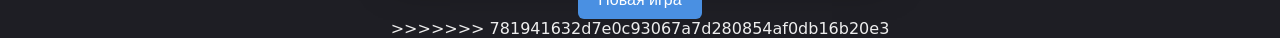
==== commit 9069e918: "Изменения - шахмат" ====
--- a/chess.html
+++ b/chess.html
@@ -1,3 +1,4 @@
+<<<<<<< HEAD
 <!DOCTYPE html>
 <html lang="ru">
 <head>
@@ -37,4 +38,413 @@
   </footer>
 
 </body>
+=======
+<!DOCTYPE html>
+<html lang="ru">
+<head>
+  <meta charset="UTF-8">
+  <meta name="viewport" content="width=device-width, initial-scale=1.0">
+  <title>Шахматы</title>
+  <style>
+    :root {
+      --light-sq: #e6c9a8;
+      --dark-sq: #a07a54;
+      --highlight: #7b61ff;
+      --check: #ff4444;
+      --move-dot: rgba(0, 0, 0, 0.25);
+      --move-ring: rgba(0, 0, 0, 0.4);
+    }
+    body {
+      font-family: system-ui, -apple-system, sans-serif;
+      background: #1e1e24;
+      color: #eee;
+      display: flex;
+      flex-direction: column;
+      align-items: center;
+      min-height: 100vh;
+      margin: 0;
+      padding: 20px;
+    }
+    h1 { margin: 10px 0; font-size: 24px; }
+    #status {
+      margin: 10px 0;
+      font-size: 18px;
+      height: 24px;
+      font-weight: 500;
+    }
+    #board {
+      display: grid;
+      grid-template-columns: repeat(8, 60px);
+      grid-template-rows: repeat(8, 60px);
+      border: 4px solid #4a4a4a;
+      user-select: none;
+      box-shadow: 0 12px 35px rgba(0,0,0,0.6);
+    }
+    .square {
+      width: 60px;
+      height: 60px;
+      display: flex;
+      align-items: center;
+      justify-content: center;
+      font-size: 44px;
+      cursor: pointer;
+      position: relative;
+    }
+    .light { background-color: var(--light-sq); }
+    .dark { background-color: var(--dark-sq); }
+    
+    /* Подсветка состояний */
+    .selected { box-shadow: inset 0 0 0 4px var(--highlight); z-index: 3; }
+    .last-move { background-color: rgba(123, 97, 255, 0.25) !important; }
+    .check-highlight { box-shadow: inset 0 0 0 4px var(--check) !important; z-index: 2; }
+    
+    /* Подсветка допустимых ходов */
+    .valid-move { position: relative; }
+    .valid-move::after {
+      content: '';
+      position: absolute;
+      width: 18px; height: 18px;
+      background: var(--move-dot);
+      border-radius: 50%;
+      z-index: 1;
+      pointer-events: none;
+      transition: all 0.15s ease;
+    }
+    .valid-move.has-piece::after {
+      background: transparent;
+      border: 4px solid var(--move-ring);
+      width: 52px; height: 52px;
+    }
+
+    /* Улучшенные цвета фигур */
+    .piece { cursor: grab; transition: transform 0.1s; z-index: 2; }
+    .piece:active { transform: scale(1.05); }
+    .piece.white { 
+      color: #ffffff; 
+      -webkit-text-stroke: 1px #222222; 
+      text-shadow: 0 2px 6px rgba(0,0,0,0.5);
+    }
+    .piece.black { 
+      color: #111111; 
+      -webkit-text-stroke: 0.8px #ffffff; 
+      text-shadow: 0 2px 6px rgba(0,0,0,0.4);
+    }
+
+    button {
+      margin-top: 15px;
+      padding: 10px 20px;
+      font-size: 16px;
+      background: #4a90e2;
+      color: white;
+      border: none;
+      border-radius: 6px;
+      cursor: pointer;
+      transition: background 0.2s;
+    }
+    button:hover { background: #357abd; }
+    .rules { margin-top: 15px; font-size: 13px; color: #888; max-width: 480px; text-align: center; }
+  </style>
+</head>
+<body>
+
+  <h1>Шахматы</h1>
+  <div id="status">Ход белых</div>
+  <div id="board"></div>
+  <button onclick="initGame()">Новая игра</button>
+  </div>
+
+<script>
+  const pieces = {
+    'K': '♔', 'Q': '♕', 'R': '♖', 'B': '♗', 'N': '♘', 'P': '♙',
+    'k': '♚', 'q': '♛', 'r': '♜', 'b': '♝', 'n': '♞', 'p': '♟'
+  };
+
+  let board = [];
+  let turn = 'w';
+  let selected = null;
+  let lastMove = null;
+  let gameOver = false;
+  let statusMsg = '';
+  let castlingRights = { wK: true, wQ: true, bK: true, bQ: true };
+  let enPassantTarget = null;
+
+  function initGame() {
+    board = [
+      ['r','n','b','q','k','b','n','r'],
+      ['p','p','p','p','p','p','p','p'],
+      [null,null,null,null,null,null,null,null],
+      [null,null,null,null,null,null,null,null],
+      [null,null,null,null,null,null,null,null],
+      [null,null,null,null,null,null,null,null],
+      ['P','P','P','P','P','P','P','P'],
+      ['R','N','B','Q','K','B','N','R']
+    ];
+    turn = 'w'; selected = null; lastMove = null; gameOver = false;
+    castlingRights = { wK: true, wQ: true, bK: true, bQ: true };
+    enPassantTarget = null;
+    renderBoard(); updateStatus();
+  }
+
+  function renderBoard() {
+    const boardEl = document.getElementById('board');
+    boardEl.innerHTML = '';
+    const kingPos = findKing(turn);
+    const inCheck = kingPos && isSquareAttacked(kingPos.r, kingPos.c, turn === 'w' ? 'b' : 'w');
+    let legalMoves = [];
+    if (selected && !gameOver) legalMoves = getLegalMoves(selected.r, selected.c);
+
+    for (let r = 0; r < 8; r++) {
+      for (let c = 0; c < 8; c++) {
+        const sq = document.createElement('div');
+        sq.className = `square ${(r + c) % 2 === 0 ? 'light' : 'dark'}`;
+        
+        if (board[r][c]) {
+          sq.textContent = pieces[board[r][c]];
+          sq.classList.add('piece');
+          sq.classList.add(board[r][c] === board[r][c].toUpperCase() ? 'white' : 'black');
+        }
+        
+        if (selected && selected.r === r && selected.c === c) sq.classList.add('selected');
+        if (lastMove && ((lastMove.from.r === r && lastMove.from.c === c) || 
+                         (lastMove.to.r === r && lastMove.to.c === c))) {
+          sq.classList.add('last-move');
+        }
+        if (inCheck && kingPos.r === r && kingPos.c === c) sq.classList.add('check-highlight');
+        
+        const isLegal = legalMoves.some(m => m.r === r && m.c === c);
+        if (isLegal) {
+          sq.classList.add('valid-move');
+          if (board[r][c]) sq.classList.add('has-piece');
+        }
+        
+        sq.onclick = () => handleClick(r, c);
+        boardEl.appendChild(sq);
+      }
+    }
+  }
+
+  function handleClick(r, c) {
+    if (gameOver) return;
+    const piece = board[r][c];
+
+    if (selected) {
+      if (selected.r === r && selected.c === c) {
+        selected = null; renderBoard(); return;
+      }
+      if (isLegalMove(selected.r, selected.c, r, c)) {
+        makeMove(selected.r, selected.c, r, c);
+        selected = null; turn = turn === 'w' ? 'b' : 'w';
+        checkGameEnd(); renderBoard();
+      } else if (piece && isPieceColor(piece, turn)) {
+        selected = {r, c}; renderBoard();
+      } else {
+        selected = null; renderBoard();
+      }
+    } else {
+      if (piece && isPieceColor(piece, turn)) {
+        selected = {r, c}; renderBoard();
+      }
+    }
+  }
+
+  function getLegalMoves(fr, fc) {
+    const moves = [];
+    for (let tr = 0; tr < 8; tr++) {
+      for (let tc = 0; tc < 8; tc++) {
+        if (isLegalMove(fr, fc, tr, tc)) moves.push({r: tr, c: tc});
+      }
+    }
+    return moves;
+  }
+
+  function isPieceColor(piece, color) {
+    return color === 'w' ? piece === piece.toUpperCase() : piece === piece.toLowerCase();
+  }
+
+  function inBounds(r, c) { return r >= 0 && r < 8 && c >= 0 && c < 8; }
+
+  function isPathClear(fr, fc, tr, tc) {
+    const dr = Math.sign(tr - fr), dc = Math.sign(tc - fc);
+    let r = fr + dr, c = fc + dc;
+    while (r !== tr || c !== tc) {
+      if (board[r][c]) return false;
+      r += dr; c += dc;
+    }
+    return true;
+  }
+
+  function isSquareAttacked(r, c, byColor) {
+    const dir = byColor === 'w' ? 1 : -1;
+    if (inBounds(r - dir, c - 1) && board[r - dir][c - 1] === (byColor === 'w' ? 'P' : 'p')) return true;
+    if (inBounds(r - dir, c + 1) && board[r - dir][c + 1] === (byColor === 'w' ? 'P' : 'p')) return true;
+
+    const knightMoves = [[-2,-1],[-2,1],[-1,-2],[-1,2],[1,-2],[1,2],[2,-1],[2,1]];
+    for (const [dr, dc] of knightMoves) {
+      const nr = r + dr, nc = c + dc;
+      if (inBounds(nr, nc) && board[nr][nc]?.toLowerCase() === 'n' && isPieceColor(board[nr][nc], byColor)) return true;
+    }
+    for (let dr = -1; dr <= 1; dr++) for (let dc = -1; dc <= 1; dc++) {
+      if (dr === 0 && dc === 0) continue;
+      const nr = r + dr, nc = c + dc;
+      if (inBounds(nr, nc) && board[nr][nc]?.toLowerCase() === 'k' && isPieceColor(board[nr][nc], byColor)) return true;
+    }
+    const bishopDirs = [[-1,-1],[-1,1],[1,-1],[1,1]];
+    for (const [dr, dc] of bishopDirs) {
+      let nr = r + dr, nc = c + dc;
+      while (inBounds(nr, nc)) {
+        const p = board[nr][nc];
+        if (p) { if (isPieceColor(p, byColor) && (p.toLowerCase() === 'b' || p.toLowerCase() === 'q')) return true; break; }
+        nr += dr; nc += dc;
+      }
+    }
+    const rookDirs = [[-1,0],[1,0],[0,-1],[0,1]];
+    for (const [dr, dc] of rookDirs) {
+      let nr = r + dr, nc = c + dc;
+      while (inBounds(nr, nc)) {
+        const p = board[nr][nc];
+        if (p) { if (isPieceColor(p, byColor) && (p.toLowerCase() === 'r' || p.toLowerCase() === 'q')) return true; break; }
+        nr += dr; nc += dc;
+      }
+    }
+    return false;
+  }
+
+  function findKing(color) {
+    const k = color === 'w' ? 'K' : 'k';
+    for (let r = 0; r < 8; r++) for (let c = 0; c < 8; c++) if (board[r][c] === k) return {r, c};
+    return null;
+  }
+
+  function isPseudoLegal(fr, fc, tr, tc) {
+    const piece = board[fr][fc];
+    if (!piece) return false;
+    const type = piece.toLowerCase();
+    const dr = tr - fr, dc = tc - fc;
+    const target = board[tr][tc];
+    if (target && isPieceColor(target, turn)) return false;
+
+    switch(type) {
+      case 'p': {
+        const dir = turn === 'w' ? -1 : 1;
+        const startRow = turn === 'w' ? 6 : 1;
+        if (dc === 0 && dr === dir && !target) return true;
+        if (dc === 0 && dr === dir * 2 && fr === startRow && !target && !board[fr + dir][fc]) return true;
+        if (Math.abs(dc) === 1 && dr === dir && target && !isPieceColor(target, turn)) return true;
+        if (Math.abs(dc) === 1 && dr === dir && !target && enPassantTarget && enPassantTarget.r === tr && enPassantTarget.c === tc) return true;
+        return false;
+      }
+      case 'r': return (dr === 0 || dc === 0) && isPathClear(fr, fc, tr, tc);
+      case 'b': return Math.abs(dr) === Math.abs(dc) && isPathClear(fr, fc, tr, tc);
+      case 'q': return ((dr === 0 || dc === 0) || Math.abs(dr) === Math.abs(dc)) && isPathClear(fr, fc, tr, tc);
+      case 'n': return (Math.abs(dr) === 2 && Math.abs(dc) === 1) || (Math.abs(dr) === 1 && Math.abs(dc) === 2);
+      case 'k': {
+        if (Math.abs(dr) <= 1 && Math.abs(dc) <= 1) return true;
+        if (dr === 0 && Math.abs(dc) === 2) {
+          const side = dc > 0 ? 'K' : 'Q';
+          const right = turn === 'w' ? `w${side}` : `b${side}`;
+          if (!castlingRights[right]) return false;
+          if (isSquareAttacked(fr, fc, turn === 'w' ? 'b' : 'w')) return false;
+          const step = dc > 0 ? 1 : -1;
+          for (let i = 1; i <= 2; i++) {
+            if (board[fr][fc + step * i]) return false;
+            if (i < 2 && isSquareAttacked(fr, fc + step * i, turn === 'w' ? 'b' : 'w')) return false;
+          }
+          return true;
+        }
+        return false;
+      }
+      default: return false;
+    }
+  }
+
+  function isLegalMove(fr, fc, tr, tc) {
+    if (!isPseudoLegal(fr, fc, tr, tc)) return false;
+    const piece = board[fr][fc];
+    const captured = board[tr][tc];
+    let enPassantCaptured = null;
+
+    board[tr][tc] = piece; board[fr][fc] = null;
+    if (piece.toLowerCase() === 'p' && tc !== fc && !captured) {
+      enPassantCaptured = board[fr][tc]; board[fr][tc] = null;
+    }
+    if (piece.toLowerCase() === 'k' && Math.abs(tc - fc) === 2) {
+      const rookFromC = tc > fc ? 7 : 0, rookToC = tc > fc ? 5 : 3;
+      board[tr][rookToC] = board[tr][rookFromC]; board[tr][rookFromC] = null;
+    }
+
+    const kingPos = findKing(turn);
+    const inCheck = isSquareAttacked(kingPos.r, kingPos.c, turn === 'w' ? 'b' : 'w');
+
+    board[fr][fc] = piece; board[tr][tc] = captured;
+    if (enPassantCaptured) board[fr][tc] = enPassantCaptured;
+    if (piece.toLowerCase() === 'k' && Math.abs(tc - fc) === 2) {
+      const rookFromC = tc > fc ? 7 : 0, rookToC = tc > fc ? 5 : 3;
+      board[tr][rookFromC] = board[tr][rookToC]; board[tr][rookToC] = null;
+    }
+    return !inCheck;
+  }
+
+  function makeMove(fr, fc, tr, tc) {
+    const piece = board[fr][fc], type = piece.toLowerCase(), captured = board[tr][tc];
+    if (type === 'p' && tc !== fc && !captured) board[fr][tc] = null;
+    board[tr][tc] = piece; board[fr][fc] = null;
+
+    if (type === 'k' && Math.abs(tc - fc) === 2) {
+      const rookFromC = tc > fc ? 7 : 0, rookToC = tc > fc ? 5 : 3;
+      board[tr][rookToC] = board[tr][rookFromC]; board[tr][rookFromC] = null;
+    }
+    if (type === 'p' && (tr === 0 || tr === 7)) board[tr][tc] = turn === 'w' ? 'Q' : 'q';
+
+    if (type === 'k') { castlingRights[turn+'K'] = false; castlingRights[turn+'Q'] = false; }
+    if (type === 'r') {
+      if (fr === 7 && fc === 0) castlingRights.wQ = false;
+      if (fr === 7 && fc === 7) castlingRights.wK = false;
+      if (fr === 0 && fc === 0) castlingRights.bQ = false;
+      if (fr === 0 && fc === 7) castlingRights.bK = false;
+    }
+    if (captured === 'R' && tr === 7 && tc === 0) castlingRights.wQ = false;
+    if (captured === 'R' && tr === 7 && tc === 7) castlingRights.wK = false;
+    if (captured === 'r' && tr === 0 && tc === 0) castlingRights.bQ = false;
+    if (captured === 'r' && tr === 0 && tc === 7) castlingRights.bK = false;
+
+    enPassantTarget = null;
+    if (type === 'p' && Math.abs(tr - fr) === 2) enPassantTarget = { r: (fr + tr) / 2, c: fc };
+    lastMove = { from: {r: fr, c: fc}, to: {r: tr, c: tc} };
+  }
+
+  function hasAnyLegalMoves() {
+    for (let r=0; r<8; r++) for (let c=0; c<8; c++) {
+      if (board[r][c] && isPieceColor(board[r][c], turn)) {
+        for (let tr=0; tr<8; tr++) for (let tc=0; tc<8; tc++) {
+          if (isLegalMove(r, c, tr, tc)) return true;
+        }
+      }
+    }
+    return false;
+  }
+
+  function checkGameEnd() {
+    const kingPos = findKing(turn);
+    const inCheck = isSquareAttacked(kingPos.r, kingPos.c, turn === 'w' ? 'b' : 'w');
+    if (!hasAnyLegalMoves()) {
+      gameOver = true;
+      statusMsg = inCheck ? `Мат! Победа ${turn === 'w' ? 'черных' : 'белых'}` : 'Пат (ничья)';
+    } else if (inCheck) {
+      statusMsg = `Шах! Ход ${turn === 'w' ? 'белых' : 'черных'}`;
+    } else {
+      statusMsg = `Ход ${turn === 'w' ? 'белых' : 'черных'}`;
+    }
+    document.getElementById('status').textContent = statusMsg;
+  }
+
+  function updateStatus() {
+    statusMsg = `Ход ${turn === 'w' ? 'белых' : 'черных'}`;
+    document.getElementById('status').textContent = statusMsg;
+  }
+
+  initGame();
+</script>
+
+</body>
+>>>>>>> 781941632d7e0c93067a7d280854af0db16b20e3
 </html>
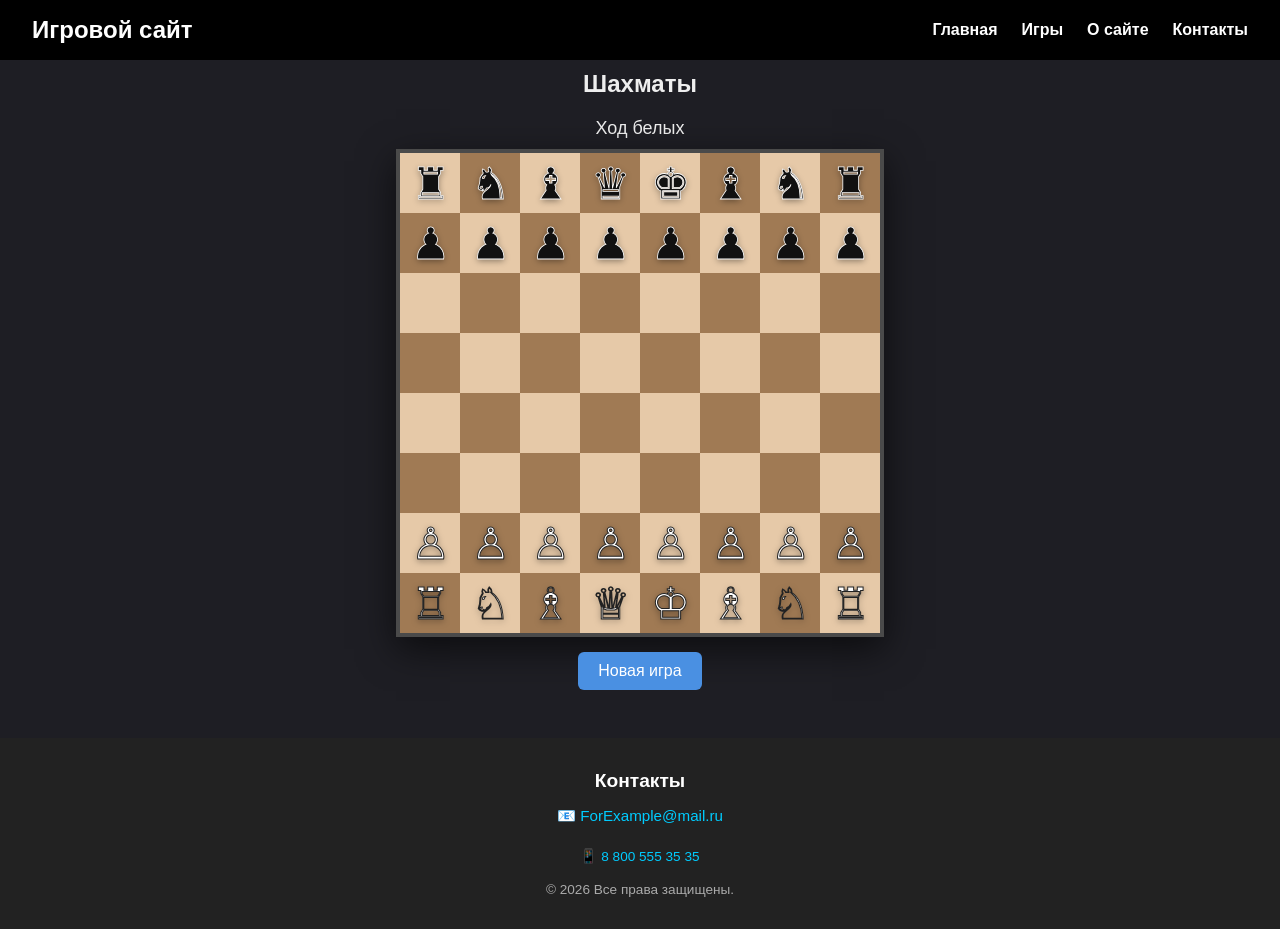
==== commit 4dacafc0: "Снова поехало" ====
--- a/chess.html
+++ b/chess.html
@@ -1,4 +1,4 @@
-<<<<<<< HEAD
+
 <!DOCTYPE html>
 <html lang="ru">
 <head>
@@ -38,413 +38,3 @@
   </footer>
 
 </body>
-=======
-<!DOCTYPE html>
-<html lang="ru">
-<head>
-  <meta charset="UTF-8">
-  <meta name="viewport" content="width=device-width, initial-scale=1.0">
-  <title>Шахматы</title>
-  <style>
-    :root {
-      --light-sq: #e6c9a8;
-      --dark-sq: #a07a54;
-      --highlight: #7b61ff;
-      --check: #ff4444;
-      --move-dot: rgba(0, 0, 0, 0.25);
-      --move-ring: rgba(0, 0, 0, 0.4);
-    }
-    body {
-      font-family: system-ui, -apple-system, sans-serif;
-      background: #1e1e24;
-      color: #eee;
-      display: flex;
-      flex-direction: column;
-      align-items: center;
-      min-height: 100vh;
-      margin: 0;
-      padding: 20px;
-    }
-    h1 { margin: 10px 0; font-size: 24px; }
-    #status {
-      margin: 10px 0;
-      font-size: 18px;
-      height: 24px;
-      font-weight: 500;
-    }
-    #board {
-      display: grid;
-      grid-template-columns: repeat(8, 60px);
-      grid-template-rows: repeat(8, 60px);
-      border: 4px solid #4a4a4a;
-      user-select: none;
-      box-shadow: 0 12px 35px rgba(0,0,0,0.6);
-    }
-    .square {
-      width: 60px;
-      height: 60px;
-      display: flex;
-      align-items: center;
-      justify-content: center;
-      font-size: 44px;
-      cursor: pointer;
-      position: relative;
-    }
-    .light { background-color: var(--light-sq); }
-    .dark { background-color: var(--dark-sq); }
-    
-    /* Подсветка состояний */
-    .selected { box-shadow: inset 0 0 0 4px var(--highlight); z-index: 3; }
-    .last-move { background-color: rgba(123, 97, 255, 0.25) !important; }
-    .check-highlight { box-shadow: inset 0 0 0 4px var(--check) !important; z-index: 2; }
-    
-    /* Подсветка допустимых ходов */
-    .valid-move { position: relative; }
-    .valid-move::after {
-      content: '';
-      position: absolute;
-      width: 18px; height: 18px;
-      background: var(--move-dot);
-      border-radius: 50%;
-      z-index: 1;
-      pointer-events: none;
-      transition: all 0.15s ease;
-    }
-    .valid-move.has-piece::after {
-      background: transparent;
-      border: 4px solid var(--move-ring);
-      width: 52px; height: 52px;
-    }
-
-    /* Улучшенные цвета фигур */
-    .piece { cursor: grab; transition: transform 0.1s; z-index: 2; }
-    .piece:active { transform: scale(1.05); }
-    .piece.white { 
-      color: #ffffff; 
-      -webkit-text-stroke: 1px #222222; 
-      text-shadow: 0 2px 6px rgba(0,0,0,0.5);
-    }
-    .piece.black { 
-      color: #111111; 
-      -webkit-text-stroke: 0.8px #ffffff; 
-      text-shadow: 0 2px 6px rgba(0,0,0,0.4);
-    }
-
-    button {
-      margin-top: 15px;
-      padding: 10px 20px;
-      font-size: 16px;
-      background: #4a90e2;
-      color: white;
-      border: none;
-      border-radius: 6px;
-      cursor: pointer;
-      transition: background 0.2s;
-    }
-    button:hover { background: #357abd; }
-    .rules { margin-top: 15px; font-size: 13px; color: #888; max-width: 480px; text-align: center; }
-  </style>
-</head>
-<body>
-
-  <h1>Шахматы</h1>
-  <div id="status">Ход белых</div>
-  <div id="board"></div>
-  <button onclick="initGame()">Новая игра</button>
-  </div>
-
-<script>
-  const pieces = {
-    'K': '♔', 'Q': '♕', 'R': '♖', 'B': '♗', 'N': '♘', 'P': '♙',
-    'k': '♚', 'q': '♛', 'r': '♜', 'b': '♝', 'n': '♞', 'p': '♟'
-  };
-
-  let board = [];
-  let turn = 'w';
-  let selected = null;
-  let lastMove = null;
-  let gameOver = false;
-  let statusMsg = '';
-  let castlingRights = { wK: true, wQ: true, bK: true, bQ: true };
-  let enPassantTarget = null;
-
-  function initGame() {
-    board = [
-      ['r','n','b','q','k','b','n','r'],
-      ['p','p','p','p','p','p','p','p'],
-      [null,null,null,null,null,null,null,null],
-      [null,null,null,null,null,null,null,null],
-      [null,null,null,null,null,null,null,null],
-      [null,null,null,null,null,null,null,null],
-      ['P','P','P','P','P','P','P','P'],
-      ['R','N','B','Q','K','B','N','R']
-    ];
-    turn = 'w'; selected = null; lastMove = null; gameOver = false;
-    castlingRights = { wK: true, wQ: true, bK: true, bQ: true };
-    enPassantTarget = null;
-    renderBoard(); updateStatus();
-  }
-
-  function renderBoard() {
-    const boardEl = document.getElementById('board');
-    boardEl.innerHTML = '';
-    const kingPos = findKing(turn);
-    const inCheck = kingPos && isSquareAttacked(kingPos.r, kingPos.c, turn === 'w' ? 'b' : 'w');
-    let legalMoves = [];
-    if (selected && !gameOver) legalMoves = getLegalMoves(selected.r, selected.c);
-
-    for (let r = 0; r < 8; r++) {
-      for (let c = 0; c < 8; c++) {
-        const sq = document.createElement('div');
-        sq.className = `square ${(r + c) % 2 === 0 ? 'light' : 'dark'}`;
-        
-        if (board[r][c]) {
-          sq.textContent = pieces[board[r][c]];
-          sq.classList.add('piece');
-          sq.classList.add(board[r][c] === board[r][c].toUpperCase() ? 'white' : 'black');
-        }
-        
-        if (selected && selected.r === r && selected.c === c) sq.classList.add('selected');
-        if (lastMove && ((lastMove.from.r === r && lastMove.from.c === c) || 
-                         (lastMove.to.r === r && lastMove.to.c === c))) {
-          sq.classList.add('last-move');
-        }
-        if (inCheck && kingPos.r === r && kingPos.c === c) sq.classList.add('check-highlight');
-        
-        const isLegal = legalMoves.some(m => m.r === r && m.c === c);
-        if (isLegal) {
-          sq.classList.add('valid-move');
-          if (board[r][c]) sq.classList.add('has-piece');
-        }
-        
-        sq.onclick = () => handleClick(r, c);
-        boardEl.appendChild(sq);
-      }
-    }
-  }
-
-  function handleClick(r, c) {
-    if (gameOver) return;
-    const piece = board[r][c];
-
-    if (selected) {
-      if (selected.r === r && selected.c === c) {
-        selected = null; renderBoard(); return;
-      }
-      if (isLegalMove(selected.r, selected.c, r, c)) {
-        makeMove(selected.r, selected.c, r, c);
-        selected = null; turn = turn === 'w' ? 'b' : 'w';
-        checkGameEnd(); renderBoard();
-      } else if (piece && isPieceColor(piece, turn)) {
-        selected = {r, c}; renderBoard();
-      } else {
-        selected = null; renderBoard();
-      }
-    } else {
-      if (piece && isPieceColor(piece, turn)) {
-        selected = {r, c}; renderBoard();
-      }
-    }
-  }
-
-  function getLegalMoves(fr, fc) {
-    const moves = [];
-    for (let tr = 0; tr < 8; tr++) {
-      for (let tc = 0; tc < 8; tc++) {
-        if (isLegalMove(fr, fc, tr, tc)) moves.push({r: tr, c: tc});
-      }
-    }
-    return moves;
-  }
-
-  function isPieceColor(piece, color) {
-    return color === 'w' ? piece === piece.toUpperCase() : piece === piece.toLowerCase();
-  }
-
-  function inBounds(r, c) { return r >= 0 && r < 8 && c >= 0 && c < 8; }
-
-  function isPathClear(fr, fc, tr, tc) {
-    const dr = Math.sign(tr - fr), dc = Math.sign(tc - fc);
-    let r = fr + dr, c = fc + dc;
-    while (r !== tr || c !== tc) {
-      if (board[r][c]) return false;
-      r += dr; c += dc;
-    }
-    return true;
-  }
-
-  function isSquareAttacked(r, c, byColor) {
-    const dir = byColor === 'w' ? 1 : -1;
-    if (inBounds(r - dir, c - 1) && board[r - dir][c - 1] === (byColor === 'w' ? 'P' : 'p')) return true;
-    if (inBounds(r - dir, c + 1) && board[r - dir][c + 1] === (byColor === 'w' ? 'P' : 'p')) return true;
-
-    const knightMoves = [[-2,-1],[-2,1],[-1,-2],[-1,2],[1,-2],[1,2],[2,-1],[2,1]];
-    for (const [dr, dc] of knightMoves) {
-      const nr = r + dr, nc = c + dc;
-      if (inBounds(nr, nc) && board[nr][nc]?.toLowerCase() === 'n' && isPieceColor(board[nr][nc], byColor)) return true;
-    }
-    for (let dr = -1; dr <= 1; dr++) for (let dc = -1; dc <= 1; dc++) {
-      if (dr === 0 && dc === 0) continue;
-      const nr = r + dr, nc = c + dc;
-      if (inBounds(nr, nc) && board[nr][nc]?.toLowerCase() === 'k' && isPieceColor(board[nr][nc], byColor)) return true;
-    }
-    const bishopDirs = [[-1,-1],[-1,1],[1,-1],[1,1]];
-    for (const [dr, dc] of bishopDirs) {
-      let nr = r + dr, nc = c + dc;
-      while (inBounds(nr, nc)) {
-        const p = board[nr][nc];
-        if (p) { if (isPieceColor(p, byColor) && (p.toLowerCase() === 'b' || p.toLowerCase() === 'q')) return true; break; }
-        nr += dr; nc += dc;
-      }
-    }
-    const rookDirs = [[-1,0],[1,0],[0,-1],[0,1]];
-    for (const [dr, dc] of rookDirs) {
-      let nr = r + dr, nc = c + dc;
-      while (inBounds(nr, nc)) {
-        const p = board[nr][nc];
-        if (p) { if (isPieceColor(p, byColor) && (p.toLowerCase() === 'r' || p.toLowerCase() === 'q')) return true; break; }
-        nr += dr; nc += dc;
-      }
-    }
-    return false;
-  }
-
-  function findKing(color) {
-    const k = color === 'w' ? 'K' : 'k';
-    for (let r = 0; r < 8; r++) for (let c = 0; c < 8; c++) if (board[r][c] === k) return {r, c};
-    return null;
-  }
-
-  function isPseudoLegal(fr, fc, tr, tc) {
-    const piece = board[fr][fc];
-    if (!piece) return false;
-    const type = piece.toLowerCase();
-    const dr = tr - fr, dc = tc - fc;
-    const target = board[tr][tc];
-    if (target && isPieceColor(target, turn)) return false;
-
-    switch(type) {
-      case 'p': {
-        const dir = turn === 'w' ? -1 : 1;
-        const startRow = turn === 'w' ? 6 : 1;
-        if (dc === 0 && dr === dir && !target) return true;
-        if (dc === 0 && dr === dir * 2 && fr === startRow && !target && !board[fr + dir][fc]) return true;
-        if (Math.abs(dc) === 1 && dr === dir && target && !isPieceColor(target, turn)) return true;
-        if (Math.abs(dc) === 1 && dr === dir && !target && enPassantTarget && enPassantTarget.r === tr && enPassantTarget.c === tc) return true;
-        return false;
-      }
-      case 'r': return (dr === 0 || dc === 0) && isPathClear(fr, fc, tr, tc);
-      case 'b': return Math.abs(dr) === Math.abs(dc) && isPathClear(fr, fc, tr, tc);
-      case 'q': return ((dr === 0 || dc === 0) || Math.abs(dr) === Math.abs(dc)) && isPathClear(fr, fc, tr, tc);
-      case 'n': return (Math.abs(dr) === 2 && Math.abs(dc) === 1) || (Math.abs(dr) === 1 && Math.abs(dc) === 2);
-      case 'k': {
-        if (Math.abs(dr) <= 1 && Math.abs(dc) <= 1) return true;
-        if (dr === 0 && Math.abs(dc) === 2) {
-          const side = dc > 0 ? 'K' : 'Q';
-          const right = turn === 'w' ? `w${side}` : `b${side}`;
-          if (!castlingRights[right]) return false;
-          if (isSquareAttacked(fr, fc, turn === 'w' ? 'b' : 'w')) return false;
-          const step = dc > 0 ? 1 : -1;
-          for (let i = 1; i <= 2; i++) {
-            if (board[fr][fc + step * i]) return false;
-            if (i < 2 && isSquareAttacked(fr, fc + step * i, turn === 'w' ? 'b' : 'w')) return false;
-          }
-          return true;
-        }
-        return false;
-      }
-      default: return false;
-    }
-  }
-
-  function isLegalMove(fr, fc, tr, tc) {
-    if (!isPseudoLegal(fr, fc, tr, tc)) return false;
-    const piece = board[fr][fc];
-    const captured = board[tr][tc];
-    let enPassantCaptured = null;
-
-    board[tr][tc] = piece; board[fr][fc] = null;
-    if (piece.toLowerCase() === 'p' && tc !== fc && !captured) {
-      enPassantCaptured = board[fr][tc]; board[fr][tc] = null;
-    }
-    if (piece.toLowerCase() === 'k' && Math.abs(tc - fc) === 2) {
-      const rookFromC = tc > fc ? 7 : 0, rookToC = tc > fc ? 5 : 3;
-      board[tr][rookToC] = board[tr][rookFromC]; board[tr][rookFromC] = null;
-    }
-
-    const kingPos = findKing(turn);
-    const inCheck = isSquareAttacked(kingPos.r, kingPos.c, turn === 'w' ? 'b' : 'w');
-
-    board[fr][fc] = piece; board[tr][tc] = captured;
-    if (enPassantCaptured) board[fr][tc] = enPassantCaptured;
-    if (piece.toLowerCase() === 'k' && Math.abs(tc - fc) === 2) {
-      const rookFromC = tc > fc ? 7 : 0, rookToC = tc > fc ? 5 : 3;
-      board[tr][rookFromC] = board[tr][rookToC]; board[tr][rookToC] = null;
-    }
-    return !inCheck;
-  }
-
-  function makeMove(fr, fc, tr, tc) {
-    const piece = board[fr][fc], type = piece.toLowerCase(), captured = board[tr][tc];
-    if (type === 'p' && tc !== fc && !captured) board[fr][tc] = null;
-    board[tr][tc] = piece; board[fr][fc] = null;
-
-    if (type === 'k' && Math.abs(tc - fc) === 2) {
-      const rookFromC = tc > fc ? 7 : 0, rookToC = tc > fc ? 5 : 3;
-      board[tr][rookToC] = board[tr][rookFromC]; board[tr][rookFromC] = null;
-    }
-    if (type === 'p' && (tr === 0 || tr === 7)) board[tr][tc] = turn === 'w' ? 'Q' : 'q';
-
-    if (type === 'k') { castlingRights[turn+'K'] = false; castlingRights[turn+'Q'] = false; }
-    if (type === 'r') {
-      if (fr === 7 && fc === 0) castlingRights.wQ = false;
-      if (fr === 7 && fc === 7) castlingRights.wK = false;
-      if (fr === 0 && fc === 0) castlingRights.bQ = false;
-      if (fr === 0 && fc === 7) castlingRights.bK = false;
-    }
-    if (captured === 'R' && tr === 7 && tc === 0) castlingRights.wQ = false;
-    if (captured === 'R' && tr === 7 && tc === 7) castlingRights.wK = false;
-    if (captured === 'r' && tr === 0 && tc === 0) castlingRights.bQ = false;
-    if (captured === 'r' && tr === 0 && tc === 7) castlingRights.bK = false;
-
-    enPassantTarget = null;
-    if (type === 'p' && Math.abs(tr - fr) === 2) enPassantTarget = { r: (fr + tr) / 2, c: fc };
-    lastMove = { from: {r: fr, c: fc}, to: {r: tr, c: tc} };
-  }
-
-  function hasAnyLegalMoves() {
-    for (let r=0; r<8; r++) for (let c=0; c<8; c++) {
-      if (board[r][c] && isPieceColor(board[r][c], turn)) {
-        for (let tr=0; tr<8; tr++) for (let tc=0; tc<8; tc++) {
-          if (isLegalMove(r, c, tr, tc)) return true;
-        }
-      }
-    }
-    return false;
-  }
-
-  function checkGameEnd() {
-    const kingPos = findKing(turn);
-    const inCheck = isSquareAttacked(kingPos.r, kingPos.c, turn === 'w' ? 'b' : 'w');
-    if (!hasAnyLegalMoves()) {
-      gameOver = true;
-      statusMsg = inCheck ? `Мат! Победа ${turn === 'w' ? 'черных' : 'белых'}` : 'Пат (ничья)';
-    } else if (inCheck) {
-      statusMsg = `Шах! Ход ${turn === 'w' ? 'белых' : 'черных'}`;
-    } else {
-      statusMsg = `Ход ${turn === 'w' ? 'белых' : 'черных'}`;
-    }
-    document.getElementById('status').textContent = statusMsg;
-  }
-
-  function updateStatus() {
-    statusMsg = `Ход ${turn === 'w' ? 'белых' : 'черных'}`;
-    document.getElementById('status').textContent = statusMsg;
-  }
-
-  initGame();
-</script>
-
-</body>
->>>>>>> 781941632d7e0c93067a7d280854af0db16b20e3
-</html>
